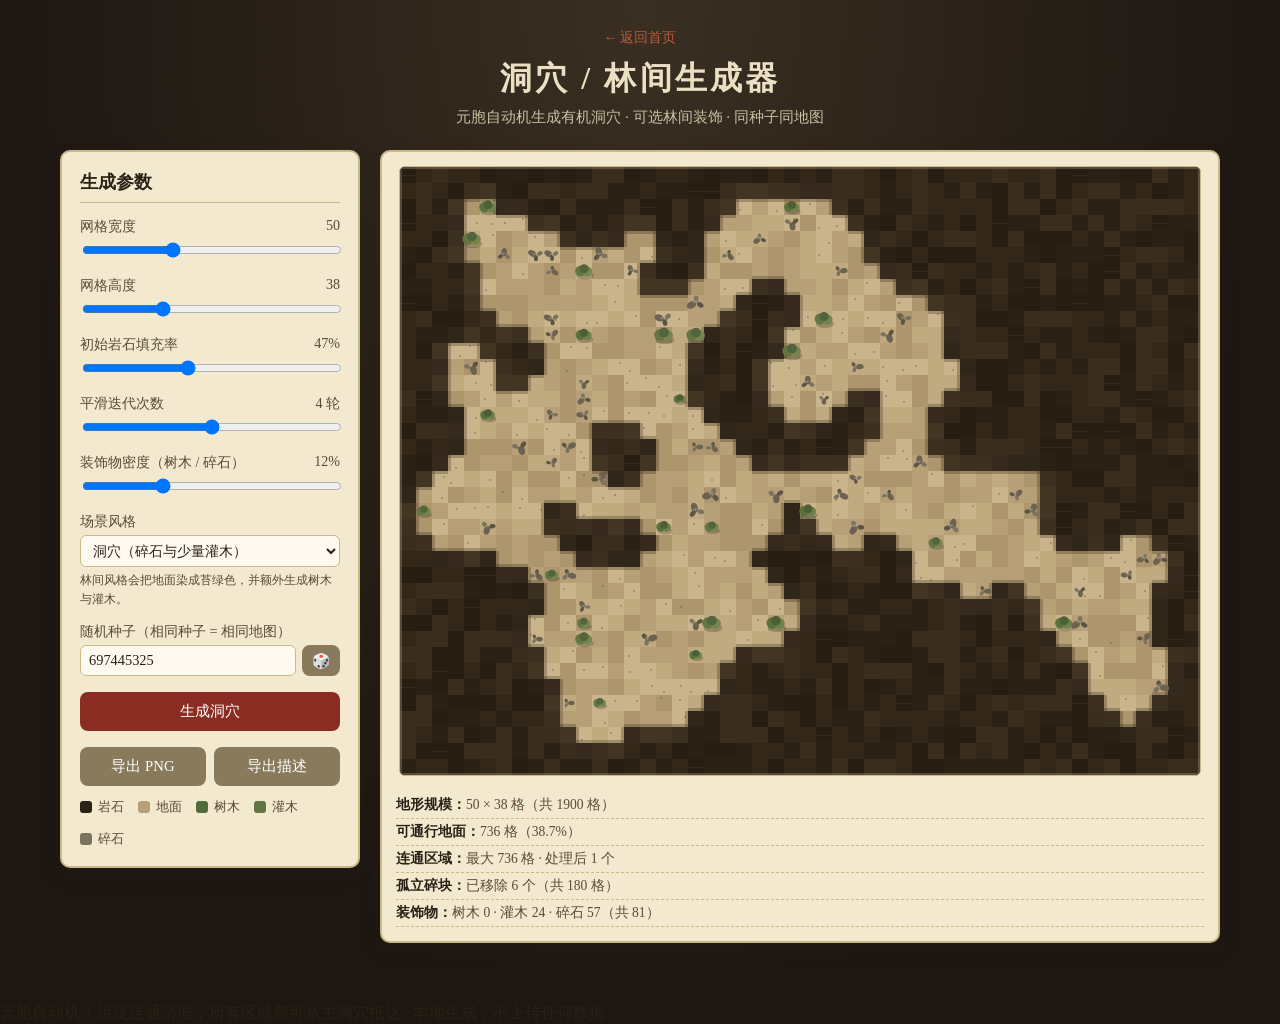
==== generators/cave/index.html @ bb0abf73 "城市/洞穴/海岸/住所生成器 v1（CAO 并行多agent开发）：全部6个生成器上线 - 城市生成器：Voronoi街区+放射主干道+城墙城门+中央广场 - 洞穴/林间生成器：元胞自动机+连通性清理" ====
<!DOCTYPE html>
<html lang="zh-CN">
<head>
<meta charset="UTF-8">
<meta name="viewport" content="width=device-width, initial-scale=1.0">
<title>洞穴 / 林间生成器 · 中文 TTRPG 地图生成器</title>
<link rel="stylesheet" href="../../assets/style.css">
<style>
  .cv-wrap {
    max-width: 1200px;
    margin: 0 auto;
    padding: 10px 20px 60px;
    display: grid;
    grid-template-columns: 300px 1fr;
    gap: 20px;
    align-items: start;
  }
  @media (max-width: 860px) {
    .cv-wrap { grid-template-columns: 1fr; }
  }
  .panel {
    background: var(--panel-bg);
    border: 2px solid var(--line);
    border-radius: 10px;
    padding: 18px;
    box-shadow: 0 6px 16px var(--shadow);
    height: fit-content;
  }
  .panel h2 {
    margin: 0 0 14px;
    font-size: 1.1rem;
    border-bottom: 1px solid var(--line);
    padding-bottom: 8px;
  }
  .field { margin-bottom: 14px; }
  .field label {
    display: flex;
    justify-content: space-between;
    font-size: 0.88rem;
    margin-bottom: 4px;
    color: var(--ink-soft);
  }
  .field input[type=range] { width: 100%; }
  .field input[type=text], .field select {
    width: 100%;
    padding: 6px 8px;
    border: 1px solid var(--line);
    border-radius: 6px;
    background: #fffaf0;
    color: var(--ink);
    font-family: inherit;
    font-size: 0.9rem;
  }
  .btn-row { display: flex; gap: 8px; flex-wrap: wrap; margin-top: 16px; }
  button {
    flex: 1;
    padding: 10px 12px;
    border: none;
    border-radius: 8px;
    background: var(--accent);
    color: #fff;
    font-family: inherit;
    font-size: 0.92rem;
    cursor: pointer;
    transition: background .15s ease;
  }
  button:hover { background: var(--accent-soft); }
  button.secondary { background: #8a7a5c; }
  button.secondary:hover { background: #a6946e; }
  .seed-row { display: flex; gap: 6px; }
  .seed-row input { flex: 1; }
  .seed-row button { flex: none; padding: 6px 10px; }
  .hint {
    font-size: 0.78rem;
    line-height: 1.5;
    color: var(--ink-soft);
    margin-top: 4px;
  }
  .canvas-panel {
    background: var(--panel-bg);
    border: 2px solid var(--line);
    border-radius: 10px;
    padding: 14px;
    box-shadow: 0 6px 16px var(--shadow);
    display: flex;
    flex-direction: column;
    align-items: center;
  }
  #caveCanvas {
    max-width: 100%;
    height: auto;
    background: #1a130c;
    border-radius: 6px;
    border: 1px solid var(--line);
  }
  .legend {
    display: flex;
    flex-wrap: wrap;
    gap: 14px;
    margin-top: 12px;
    font-size: 0.82rem;
    color: var(--ink-soft);
  }
  .legend span { display: inline-flex; align-items: center; gap: 6px; }
  .legend i { display: inline-block; width: 12px; height: 12px; border-radius: 3px; }
  #caveInfo {
    margin-top: 16px;
    font-size: 0.85rem;
    color: var(--ink-soft);
    max-height: 220px;
    overflow-y: auto;
    width: 100%;
  }
  #caveInfo div { padding: 4px 0; border-bottom: 1px dashed var(--line); }
  #caveInfo strong { color: var(--ink); font-weight: 600; }
</style>
</head>
<body>
<div class="site-header">
  <a class="back-link" href="../../index.html">← 返回首页</a>
  <h1>洞穴 / 林间生成器</h1>
  <p>元胞自动机生成有机洞穴 · 可选林间装饰 · 同种子同地图</p>
</div>

<div class="cv-wrap">
  <div class="panel">
    <h2>生成参数</h2>

    <div class="field">
      <label><span>网格宽度</span><span id="valW">50</span></label>
      <input type="range" id="gridW" min="24" max="100" value="50">
    </div>
    <div class="field">
      <label><span>网格高度</span><span id="valH">38</span></label>
      <input type="range" id="gridH" min="20" max="80" value="38">
    </div>
    <div class="field">
      <label><span>初始岩石填充率</span><span id="valFill">47%</span></label>
      <input type="range" id="rockFill" min="35" max="65" value="47">
    </div>
    <div class="field">
      <label><span>平滑迭代次数</span><span id="valSmooth">4 轮</span></label>
      <input type="range" id="smoothing" min="0" max="8" value="4">
    </div>
    <div class="field">
      <label><span>装饰物密度（树木 / 碎石）</span><span id="valDecor">12%</span></label>
      <input type="range" id="decorDensity" min="0" max="40" value="12">
    </div>
    <div class="field">
      <label><span>场景风格</span></label>
      <select id="sceneStyle">
        <option value="cave">洞穴（碎石与少量灌木）</option>
        <option value="forest">林间（树木与灌木）</option>
      </select>
      <div class="hint">林间风格会把地面染成苔绿色，并额外生成树木与灌木。</div>
    </div>

    <div class="field">
      <label>随机种子（相同种子 = 相同地图）</label>
      <div class="seed-row">
        <input type="text" id="seedInput" placeholder="留空则随机">
        <button class="secondary" id="randomSeedBtn" title="随机种子">🎲</button>
      </div>
    </div>

    <div class="btn-row">
      <button id="generateBtn">生成洞穴</button>
    </div>
    <div class="btn-row">
      <button class="secondary" id="exportPngBtn">导出 PNG</button>
      <button class="secondary" id="exportTxtBtn">导出描述</button>
    </div>

    <div class="legend">
      <span><i style="background:#2c2116"></i>岩石</span>
      <span><i style="background:#b7a077"></i>地面</span>
      <span><i style="background:#526b3a"></i>树木</span>
      <span><i style="background:#637542"></i>灌木</span>
      <span><i style="background:#7c7260"></i>碎石</span>
    </div>
  </div>

  <div class="canvas-panel">
    <canvas id="caveCanvas" width="800" height="608"></canvas>
    <div id="caveInfo"></div>
  </div>
</div>

<footer>元胞自动机 + 洪泛连通清理，所有区域都可从主洞穴抵达 · 本地生成，不上传任何数据</footer>

<script src="cave.js"></script>
</body>
</html>
---- assets/style.css ----
:root {
  --ink: #2b2016;
  --ink-soft: #5a4a38;
  --parchment: #ece0c4;
  --parchment-dark: #ded0ab;
  --accent: #8a2c22;
  --accent-soft: #b85c3a;
  --line: #c9b888;
  --panel-bg: #f3e9cf;
  --shadow: rgba(43, 32, 22, 0.25);
}

* { box-sizing: border-box; }

body {
  margin: 0;
  font-family: "Noto Serif SC", "Songti SC", "STSong", serif;
  background: radial-gradient(ellipse at top, #3a2f22, #1d1712 70%);
  color: var(--ink);
  min-height: 100vh;
}

a { color: inherit; }

.site-header {
  padding: 28px 32px 12px;
  text-align: center;
  color: var(--parchment);
}

.site-header h1 {
  margin: 0 0 6px;
  font-size: 2rem;
  letter-spacing: 0.1em;
}

.site-header p {
  margin: 0;
  color: #cbbfa2;
  font-size: 0.95rem;
}

.site-header .back-link {
  display: inline-block;
  margin-bottom: 10px;
  font-size: 0.85rem;
  color: var(--accent-soft);
  text-decoration: none;
}
.site-header .back-link:hover { text-decoration: underline; }
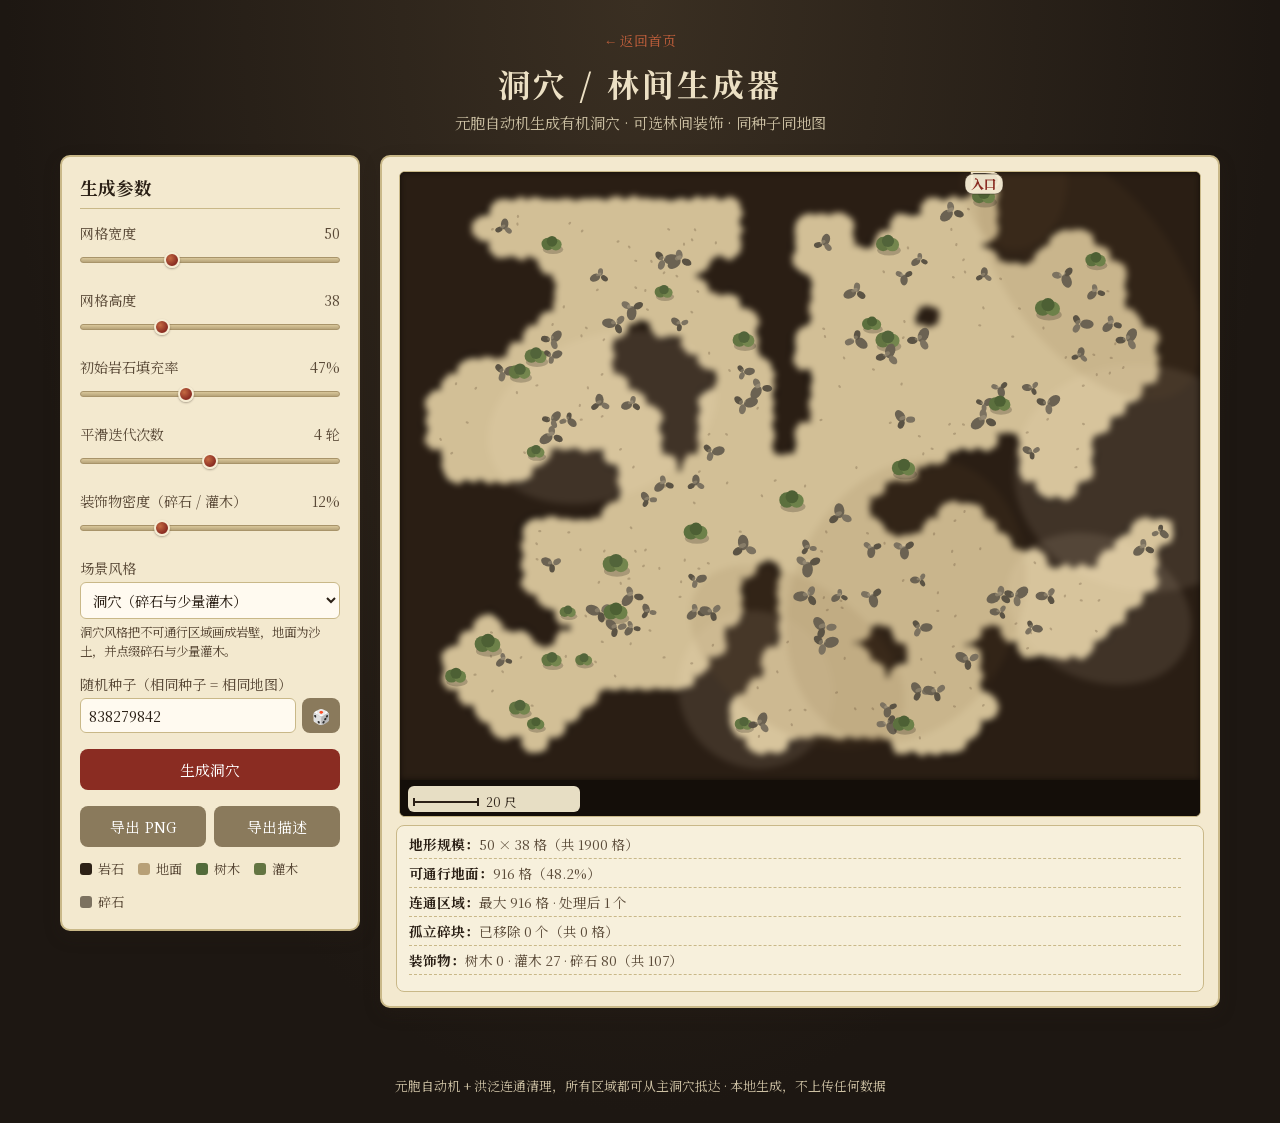
==== commit 57f83c91: "地图视觉打磨：标签、字体、洞穴边缘、建筑与地牢可读性 首页去掉无用的「已上线」徽章，自托管 Noto Serif SC，并统一滑条与清单滚动。村庄、城市、洞穴/林间和地牢的画布绘制改到更接近海岸/住所" ====
--- a/generators/cave/index.html
+++ b/generators/cave/index.html
@@ -4,6 +4,7 @@
 <meta charset="UTF-8">
 <meta name="viewport" content="width=device-width, initial-scale=1.0">
 <title>洞穴 / 林间生成器 · 中文 TTRPG 地图生成器</title>
+<link rel="icon" href="../../assets/favicon.svg" type="image/svg+xml">
 <link rel="stylesheet" href="../../assets/style.css">
 <style>
   .cv-wrap {
@@ -104,12 +105,8 @@
   .legend span { display: inline-flex; align-items: center; gap: 6px; }
   .legend i { display: inline-block; width: 12px; height: 12px; border-radius: 3px; }
   #caveInfo {
-    margin-top: 16px;
     font-size: 0.85rem;
     color: var(--ink-soft);
-    max-height: 220px;
-    overflow-y: auto;
-    width: 100%;
   }
   #caveInfo div { padding: 4px 0; border-bottom: 1px dashed var(--line); }
   #caveInfo strong { color: var(--ink); font-weight: 600; }
@@ -135,7 +132,7 @@
       <input type="range" id="gridH" min="20" max="80" value="38">
     </div>
     <div class="field">
-      <label><span>初始岩石填充率</span><span id="valFill">47%</span></label>
+      <label><span id="fillLabel">初始岩石填充率</span><span id="valFill">47%</span></label>
       <input type="range" id="rockFill" min="35" max="65" value="47">
     </div>
     <div class="field">
@@ -143,7 +140,7 @@
       <input type="range" id="smoothing" min="0" max="8" value="4">
     </div>
     <div class="field">
-      <label><span>装饰物密度（树木 / 碎石）</span><span id="valDecor">12%</span></label>
+      <label><span id="decorLabel">装饰物密度（碎石 / 灌木）</span><span id="valDecor">12%</span></label>
       <input type="range" id="decorDensity" min="0" max="40" value="12">
     </div>
     <div class="field">
@@ -152,7 +149,7 @@
         <option value="cave">洞穴（碎石与少量灌木）</option>
         <option value="forest">林间（树木与灌木）</option>
       </select>
-      <div class="hint">林间风格会把地面染成苔绿色，并额外生成树木与灌木。</div>
+      <div class="hint" id="styleHint">洞穴风格把不可通行区域画成岩壁，地面为沙土，并点缀碎石与少量灌木。</div>
     </div>
 
     <div class="field">
@@ -182,12 +179,14 @@
 
   <div class="canvas-panel">
     <canvas id="caveCanvas" width="800" height="608"></canvas>
-    <div id="caveInfo"></div>
+    <p class="scroll-hint" hidden>清单较长，可在框内滚动</p>
+    <div id="caveInfo" class="map-list"></div>
   </div>
 </div>
 
 <footer>元胞自动机 + 洪泛连通清理，所有区域都可从主洞穴抵达 · 本地生成，不上传任何数据</footer>
 
+<script src="../../assets/ui.js"></script>
 <script src="cave.js"></script>
 </body>
 </html>
--- a/assets/style.css
+++ b/assets/style.css
@@ -1,3 +1,19 @@
+@font-face {
+  font-family: "Noto Serif SC";
+  font-style: normal;
+  font-weight: 400;
+  font-display: swap;
+  src: url("fonts/noto-serif-sc-400.woff2") format("woff2");
+}
+
+@font-face {
+  font-family: "Noto Serif SC";
+  font-style: normal;
+  font-weight: 700;
+  font-display: swap;
+  src: url("fonts/noto-serif-sc-700.woff2") format("woff2");
+}
+
 :root {
   --ink: #2b2016;
   --ink-soft: #5a4a38;
@@ -14,7 +30,7 @@
 
 body {
   margin: 0;
-  font-family: "Noto Serif SC", "Songti SC", "STSong", serif;
+  font-family: "Noto Serif SC", "Songti SC", "STSong", "Noto Serif CJK SC", serif;
   background: radial-gradient(ellipse at top, #3a2f22, #1d1712 70%);
   color: var(--ink);
   min-height: 100vh;
@@ -32,6 +48,7 @@
   margin: 0 0 6px;
   font-size: 2rem;
   letter-spacing: 0.1em;
+  font-weight: 700;
 }
 
 .site-header p {
@@ -48,3 +65,117 @@
   text-decoration: none;
 }
 .site-header .back-link:hover { text-decoration: underline; }
+
+footer {
+  text-align: center;
+  color: #cbbfa2;
+  font-size: 0.8rem;
+  padding: 8px 20px 28px;
+}
+
+/* 羊皮纸主题滑条，替代浏览器默认的蓝色轨道 */
+input[type="range"] {
+  -webkit-appearance: none;
+  appearance: none;
+  width: 100%;
+  height: 22px;
+  margin: 2px 0 0;
+  background: transparent;
+  cursor: pointer;
+}
+
+input[type="range"]:focus {
+  outline: none;
+}
+
+input[type="range"]:focus-visible::-webkit-slider-thumb {
+  box-shadow: 0 0 0 3px rgba(138, 44, 34, 0.28);
+}
+
+input[type="range"]::-webkit-slider-runnable-track {
+  height: 6px;
+  background: linear-gradient(#d9c79a, #b7a47a);
+  border: 1px solid #a8946a;
+  border-radius: 999px;
+}
+
+input[type="range"]::-webkit-slider-thumb {
+  -webkit-appearance: none;
+  appearance: none;
+  width: 16px;
+  height: 16px;
+  margin-top: -6px;
+  border-radius: 50%;
+  background: radial-gradient(circle at 35% 35%, #c46a42, #8a2c22 68%);
+  border: 2px solid #f6edd4;
+  box-shadow: 0 1px 2px rgba(43, 32, 22, 0.35);
+  cursor: pointer;
+}
+
+input[type="range"]::-moz-range-track {
+  height: 6px;
+  background: linear-gradient(#d9c79a, #b7a47a);
+  border: 1px solid #a8946a;
+  border-radius: 999px;
+}
+
+input[type="range"]::-moz-range-thumb {
+  width: 16px;
+  height: 16px;
+  border-radius: 50%;
+  background: #8a2c22;
+  border: 2px solid #f6edd4;
+  box-shadow: 0 1px 2px rgba(43, 32, 22, 0.35);
+  cursor: pointer;
+}
+
+input[type="range"]::-moz-range-progress {
+  height: 6px;
+  background: #8a5a3a;
+  border-radius: 999px;
+}
+
+/* 房间 / 建筑清单：更高的可视区域，并在溢出时露出滚动条与底部渐隐 */
+.map-list {
+  margin-top: 8px;
+  max-height: 480px;
+  overflow-y: auto;
+  width: 100%;
+  padding: 4px 12px 16px;
+  border: 1px solid var(--line);
+  border-radius: 8px;
+  background: #f7f0dc;
+  scrollbar-gutter: stable;
+  scrollbar-width: thin;
+  scrollbar-color: #8a6a42 #efe6cf;
+}
+
+.map-list.is-overflowing {
+  box-shadow: inset 0 -18px 16px -14px rgba(90, 69, 48, 0.45);
+  border-bottom-color: #8a6a42;
+}
+
+.map-list::-webkit-scrollbar { width: 10px; }
+.map-list::-webkit-scrollbar-track {
+  background: #efe6cf;
+  border-radius: 999px;
+}
+.map-list::-webkit-scrollbar-thumb {
+  background: #8a6a42;
+  border-radius: 999px;
+  border: 2px solid #efe6cf;
+}
+
+.scroll-hint {
+  margin: 14px 0 0;
+  width: 100%;
+  font-size: 0.75rem;
+  letter-spacing: 0.04em;
+  color: var(--ink-soft);
+  text-align: right;
+}
+
+.scroll-hint::before {
+  content: "↕ ";
+  color: var(--accent);
+}
